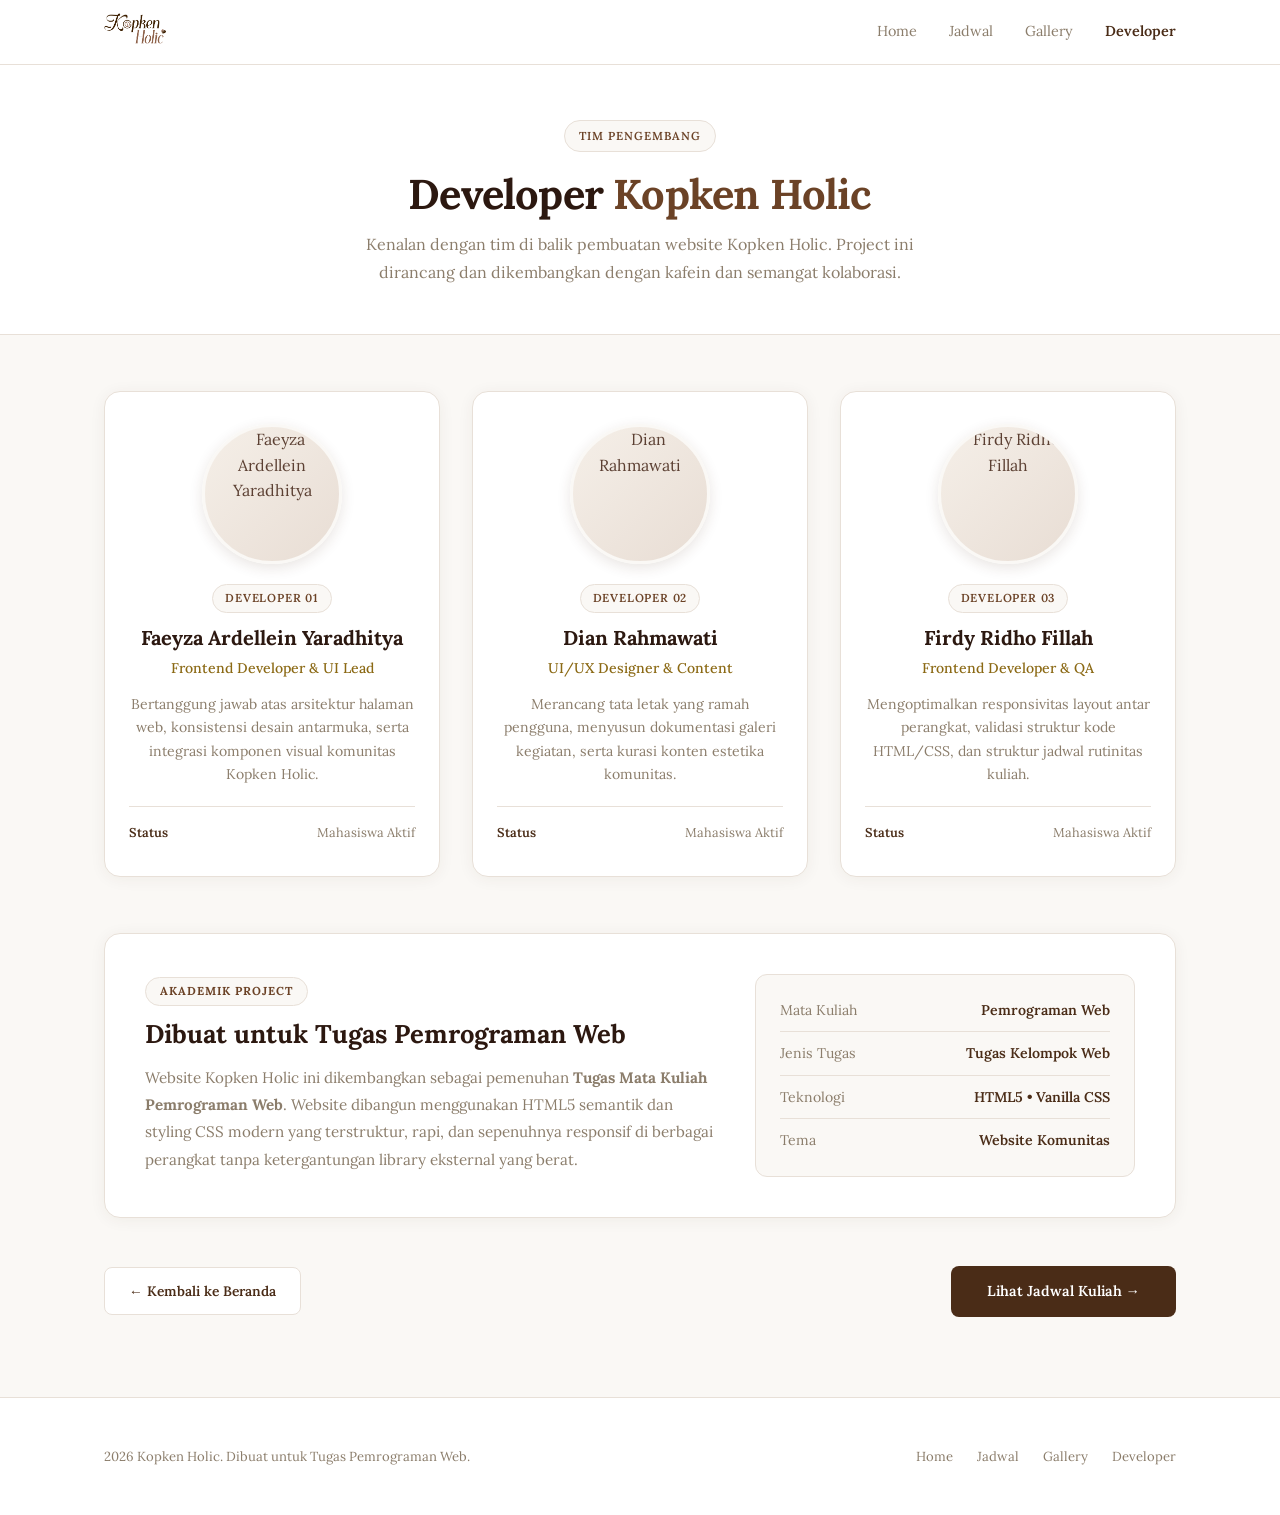
==== pages/developer.html @ 12fc40ed "Developer Page" ====
<!DOCTYPE html>
<html lang="id">

<head>
  <meta charset="UTF-8">
  <meta name="viewport" content="width=device-width, initial-scale=1.0">
  <title>Tim Developer — Kopken Holic</title>
  <meta name="description" content="Profil Tim Pengembang Website Kopken Holic untuk Tugas Pemrograman Web.">
  <link rel="preconnect" href="https://fonts.googleapis.com">
  <link rel="preconnect" href="https://fonts.gstatic.com" crossorigin>
  <link href="https://fonts.googleapis.com/css2?family=Lora:wght@400;500;600;700&display=swap" rel="stylesheet">
  <link rel="stylesheet" href="../css/reset.css">
  <link rel="stylesheet" href="../css/style.css">
  <link rel="stylesheet" href="../css/developer.css">
</head>

<body>

  <!-- Navbar: Home + Jadwal + Gallery + Developer -->
  <nav class="navbar">
    <div class="container">
      <a href="../index.html" class="navbar__logo">
        <img src="../Logo/LogoKopkenHolic.png" alt="Kopken Holic" height="40">
      </a>
      <div class="navbar__links">
        <a href="../index.html">Home</a>
        <a href="jadwal.html">Jadwal</a>
        <a href="gallery.html">Gallery</a>
        <a href="developer.html" class="is-active">Developer</a>
      </div>
    </div>
  </nav>

  <!-- Developer Hero -->
  <header class="dev-hero">
    <div class="container">
      <div class="dev-hero__eyebrow">Tim Pengembang</div>
      <h1 class="dev-hero__title">Developer <em>Kopken Holic</em></h1>
      <p class="dev-hero__subtitle">
        Kenalan dengan tim di balik pembuatan website Kopken Holic. Project ini dirancang dan dikembangkan dengan kafein dan semangat kolaborasi.
      </p>
    </div>
  </header>

  <!-- Developer Content -->
  <main class="dev-section">
    <div class="container">

      <!-- 3 Developer Cards -->
      <div class="dev-grid">

        <!-- Member 1: Faeyza Ardellein Yaradhitya -->
        <article class="dev-card">
          <div class="dev-card__photo-wrapper">
            <!-- GANTI FOTO: Ganti src di bawah ini dengan file foto kamu (misal: src="../assets/faeyza.jpg") -->
            <img src="https://ui-avatars.com/api/?name=Faeyza+Ardellein&background=4A2C17&color=FAF8F5&size=256&bold=true" 
                 alt="Faeyza Ardellein Yaradhitya" 
                 class="dev-card__photo">
          </div>
          <span class="dev-card__badge">Developer 01</span>
          <h2 class="dev-card__name">Faeyza Ardellein Yaradhitya</h2>
          <div class="dev-card__role">Frontend Developer &amp; UI Lead</div>
          <p class="dev-card__desc">
            Bertanggung jawab atas arsitektur halaman web, konsistensi desain antarmuka, serta integrasi komponen visual komunitas Kopken Holic.
          </p>
          <div class="dev-card__meta">
            <span>Status</span>
            <span>Mahasiswa Aktif</span>
          </div>
        </article>

        <!-- Member 2: Dian Rahmawati -->
        <article class="dev-card">
          <div class="dev-card__photo-wrapper">
            <!-- GANTI FOTO: Ganti src di bawah ini dengan file foto kamu (misal: src="../assets/dian.jpg") -->
            <img src="https://ui-avatars.com/api/?name=Dian+Rahmawati&background=6B4226&color=FAF8F5&size=256&bold=true" 
                 alt="Dian Rahmawati" 
                 class="dev-card__photo">
          </div>
          <span class="dev-card__badge">Developer 02</span>
          <h2 class="dev-card__name">Dian Rahmawati</h2>
          <div class="dev-card__role">UI/UX Designer &amp; Content</div>
          <p class="dev-card__desc">
            Merancang tata letak yang ramah pengguna, menyusun dokumentasi galeri kegiatan, serta kurasi konten estetika komunitas.
          </p>
          <div class="dev-card__meta">
            <span>Status</span>
            <span>Mahasiswa Aktif</span>
          </div>
        </article>

        <!-- Member 3: Firdy Ridho Fillah -->
        <article class="dev-card">
          <div class="dev-card__photo-wrapper">
            <!-- GANTI FOTO: Ganti src di bawah ini dengan file foto kamu (misal: src="../assets/firdy.jpg") -->
            <img src="https://ui-avatars.com/api/?name=Firdy+Ridho&background=8B6914&color=FAF8F5&size=256&bold=true" 
                 alt="Firdy Ridho Fillah" 
                 class="dev-card__photo">
          </div>
          <span class="dev-card__badge">Developer 03</span>
          <h2 class="dev-card__name">Firdy Ridho Fillah</h2>
          <div class="dev-card__role">Frontend Developer &amp; QA</div>
          <p class="dev-card__desc">
            Mengoptimalkan responsivitas layout antar perangkat, validasi struktur kode HTML/CSS, dan struktur jadwal rutinitas kuliah.
          </p>
          <div class="dev-card__meta">
            <span>Status</span>
            <span>Mahasiswa Aktif</span>
          </div>
        </article>

      </div>

      <!-- Project Assignment Banner (Tugas Pemrograman Web) -->
      <section class="project-banner">
        <div>
          <span class="project-banner__label">Akademik Project</span>
          <h3 class="project-banner__title">Dibuat untuk Tugas Pemrograman Web</h3>
          <p class="project-banner__desc">
            Website Kopken Holic ini dikembangkan sebagai pemenuhan <strong>Tugas Mata Kuliah Pemrograman Web</strong>. Website dibangun menggunakan HTML5 semantik dan styling CSS modern yang terstruktur, rapi, dan sepenuhnya responsif di berbagai perangkat tanpa ketergantungan library eksternal yang berat.
          </p>
        </div>
        <div class="project-banner__info-box">
          <div class="project-banner__info-item">
            <span class="info-label">Mata Kuliah</span>
            <span class="info-val">Pemrograman Web</span>
          </div>
          <div class="project-banner__info-item">
            <span class="info-label">Jenis Tugas</span>
            <span class="info-val">Tugas Kelompok Web</span>
          </div>
          <div class="project-banner__info-item">
            <span class="info-label">Teknologi</span>
            <span class="info-val">HTML5 &bull; Vanilla CSS</span>
          </div>
          <div class="project-banner__info-item">
            <span class="info-label">Tema</span>
            <span class="info-val">Website Komunitas</span>
          </div>
        </div>
      </section>

      <!-- Action Navigation -->
      <div class="dev-actions">
        <a href="../index.html" class="dev-back-btn">&larr; Kembali ke Beranda</a>
        <a href="jadwal.html" class="hero__cta">Lihat Jadwal Kuliah &rarr;</a>
      </div>

    </div>
  </main>

  <!-- Footer -->
  <footer class="footer">
    <div class="container">
      <div class="footer__inner">
        <div class="footer__text">2026 Kopken Holic. Dibuat untuk Tugas Pemrograman Web.</div>
        <div class="footer__links">
          <a href="../index.html">Home</a>
          <a href="jadwal.html">Jadwal</a>
          <a href="gallery.html">Gallery</a>
          <a href="developer.html">Developer</a>
        </div>
      </div>
    </div>
  </footer>

</body>

</html>
---- css/style.css ----
:root {
  --brown-dark: #4A2C17;
  --brown-medium: #6B4226;
  --brown-light: #D2B48C;
  --brown-accent: #8B6914;
  --cream: #FAF8F5;
  --white: #FFFFFF;
  --text-dark: #2C1810;
  --text-body: #5C4033;
  --text-muted: #8B7D6B;
  --border: #E8E0D8;
  --shadow: 0 2px 16px rgba(74, 44, 23, 0.06);
}

body {
  font-family: "Lora", Georgia, "Times New Roman", serif;
  background-color: var(--cream);
  color: var(--text-body);
}

/* ===== NAVBAR ===== */
.navbar {
  position: fixed;
  top: 0;
  left: 0;
  width: 100%;
  background-color: var(--white);
  border-bottom: 1px solid var(--border);
  z-index: 100;
}

.navbar .container {
  display: flex;
  align-items: center;
  justify-content: space-between;
  height: 64px;
}

.navbar__logo img {
  height: 40px;
  width: auto;
  display: block;
}

.navbar__links {
  display: flex;
  gap: 32px;
}

.navbar__links a {
  font-size: 0.9rem;
  color: var(--text-muted);
  transition: color 0.2s;
}

.navbar__links a:hover,
.navbar__links a.is-active {
  color: var(--brown-dark);
  font-weight: 600;
}

/* ===== CONTAINER ===== */
.container {
  max-width: 1120px;
  margin: 0 auto;
  padding: 0 24px;
}

/* ===== HERO ===== */
.hero {
  padding: 140px 0 90px;
  background-color: var(--white);
  border-bottom: 1px solid var(--border);
}

.hero__container {
  display: grid;
  grid-template-columns: 1.15fr 0.85fr;
  align-items: center;
  gap: 56px;
}

.hero__content {
  text-align: left;
}

.hero__badge {
  display: inline-block;
  padding: 6px 16px;
  font-size: 0.75rem;
  font-weight: 600;
  color: var(--brown-medium);
  background-color: var(--cream);
  border: 1px solid var(--border);
  border-radius: 100px;
  margin-bottom: 20px;
  text-transform: uppercase;
  letter-spacing: 1px;
}

.hero__title {
  font-size: 3rem;
  font-weight: 700;
  color: var(--text-dark);
  line-height: 1.2;
  margin-bottom: 20px;
  letter-spacing: -1px;
}

.hero__title em {
  font-style: normal;
  color: var(--brown-medium);
}

.hero__subtitle {
  font-size: 1.08rem;
  color: var(--text-muted);
  max-width: 520px;
  margin: 0 0 32px 0;
  line-height: 1.75;
}

.hero__actions {
  display: flex;
  align-items: center;
  gap: 16px;
}

.hero__cta {
  display: inline-block;
  padding: 14px 36px;
  font-size: 0.9rem;
  font-weight: 600;
  color: var(--white);
  background-color: var(--brown-dark);
  border-radius: 8px;
  transition: background-color 0.2s;
}

.hero__cta:hover {
  background-color: var(--brown-medium);
}

.hero__visual {
  display: flex;
  align-items: center;
  justify-content: center;
}

.hero__logo {
  width: 100%;
  max-width: 440px;
  height: auto;
  object-fit: contain;
}

/* ===== TENTANG ===== */
.tentang {
  padding: 80px 0;
}

.section-label {
  font-size: 0.75rem;
  font-weight: 600;
  color: var(--brown-medium);
  text-transform: uppercase;
  letter-spacing: 1.5px;
  margin-bottom: 12px;
}

.section-title {
  font-size: 2rem;
  font-weight: 700;
  color: var(--text-dark);
  margin-bottom: 16px;
  letter-spacing: -0.5px;
}

.section-desc {
  font-size: 1rem;
  color: var(--text-muted);
  max-width: 560px;
  line-height: 1.8;
}

.tentang__grid {
  display: grid;
  grid-template-columns: 1fr 1fr;
  gap: 64px;
  align-items: center;
  margin-top: 48px;
}

.tentang__visual {
  background-color: var(--white);
  border: 1px solid var(--border);
  border-radius: 16px;
  padding: 48px;
  text-align: center;
}

.tentang__icon {
  font-size: 3.5rem;
  margin-bottom: 16px;
}

.tentang__visual-text {
  font-size: 0.85rem;
  color: var(--text-muted);
}

/* ===== ALASAN ===== */
.alasan {
  padding: 80px 0;
  background-color: var(--white);
  border-top: 1px solid var(--border);
  border-bottom: 1px solid var(--border);
}

.alasan__grid {
  display: grid;
  grid-template-columns: repeat(3, 1fr);
  gap: 32px;
  margin-top: 48px;
}

.alasan__card {
  background-color: var(--cream);
  border: 1px solid var(--border);
  border-radius: 12px;
  padding: 36px 28px;
}

.alasan__card-number {
  font-size: 0.75rem;
  font-weight: 700;
  color: var(--brown-light);
  margin-bottom: 16px;
}

.alasan__card-title {
  font-size: 1.15rem;
  font-weight: 600;
  color: var(--text-dark);
  margin-bottom: 10px;
}

.alasan__card-desc {
  font-size: 0.9rem;
  color: var(--text-muted);
  line-height: 1.7;
}

/* ===== MENU FAVORIT ===== */
.menu {
  padding: 80px 0;
}

.menu__grid {
  display: grid;
  grid-template-columns: repeat(3, 1fr);
  gap: 24px;
  margin-top: 48px;
}

.menu__card {
  background-color: var(--white);
  border: 1px solid var(--border);
  border-radius: 12px;
  padding: 32px 24px;
  text-align: center;
}

.menu__card-emoji {
  font-size: 2.5rem;
  margin-bottom: 16px;
}

.menu__card-name {
  font-size: 1.05rem;
  font-weight: 600;
  color: var(--text-dark);
  margin-bottom: 6px;
}

.menu__card-price {
  font-size: 0.85rem;
  color: var(--brown-medium);
  font-weight: 500;
}

/* ===== GALERI ===== */
.galeri {
  padding: 80px 0;
  background-color: var(--white);
  border-top: 1px solid var(--border);
  border-bottom: 1px solid var(--border);
}

.galeri__grid {
  display: grid;
  grid-template-columns: repeat(3, 1fr);
  gap: 24px;
  margin-top: 48px;
}

.galeri__item {
  background-color: var(--cream);
  border: 1px solid var(--border);
  border-radius: 12px;
  padding: 40px 24px;
  text-align: center;
}

.galeri__item-icon {
  font-size: 2.5rem;
  margin-bottom: 14px;
}

.galeri__item-title {
  font-size: 0.95rem;
  font-weight: 600;
  color: var(--text-dark);
  margin-bottom: 6px;
}

.galeri__item-desc {
  font-size: 0.82rem;
  color: var(--text-muted);
}

.galeri__cta {
  text-align: center;
  margin-top: 32px;
}

.galeri__cta-btn {
  background-color: var(--white);
  color: var(--brown-dark);
  border: 1px solid var(--border);
}

/* ===== CTA BANNER ===== */
.cta-banner {
  padding: 80px 0;
  text-align: center;
}

.cta-banner__inner {
  background-color: var(--brown-dark);
  border-radius: 16px;
  padding: 64px 40px;
}

.cta-banner__title {
  font-size: 1.8rem;
  font-weight: 700;
  color: var(--white);
  margin-bottom: 12px;
}

.cta-banner__desc {
  font-size: 1rem;
  color: var(--brown-light);
  margin-bottom: 28px;
}

.cta-banner__btn {
  display: inline-block;
  padding: 14px 36px;
  font-size: 0.9rem;
  font-weight: 600;
  color: var(--brown-dark);
  background-color: var(--white);
  border-radius: 8px;
  transition: background-color 0.2s;
}

.cta-banner__btn:hover {
  background-color: var(--cream);
}

/* ===== FOOTER ===== */
.footer {
  padding: 48px 0;
  border-top: 1px solid var(--border);
  background-color: var(--white);
}

.footer__inner {
  display: flex;
  justify-content: space-between;
  align-items: center;
}

.footer__text {
  font-size: 0.82rem;
  color: var(--text-muted);
}

.footer__links {
  display: flex;
  gap: 24px;
}

.footer__links a {
  font-size: 0.82rem;
  color: var(--text-muted);
}

.footer__links a:hover {
  color: var(--brown-dark);
}

/* ===== RESPONSIVE ===== */
@media (max-width: 992px) {
  .hero__container {
    gap: 36px;
  }

  .hero__title {
    font-size: 2.5rem;
  }

  .hero__logo {
    max-width: 350px;
  }
}

@media (max-width: 768px) {
  .hero {
    padding: 100px 0 60px;
  }

  .hero__container {
    grid-template-columns: 1fr;
    gap: 36px;
    text-align: center;
  }

  .hero__content {
    text-align: center;
  }

  .hero__title {
    font-size: 2.1rem;
  }

  .hero__subtitle {
    margin: 0 auto 28px;
  }

  .hero__actions {
    justify-content: center;
  }

  .hero__logo {
    max-width: 260px;
  }

  .header__nav {
    gap: 20px;
  }

  .tentang__grid {
    grid-template-columns: 1fr;
    gap: 40px;
  }

  .alasan__grid,
  .menu__grid,
  .galeri__grid {
    grid-template-columns: 1fr;
  }

  .footer__inner {
    flex-direction: column;
    gap: 16px;
    text-align: center;
  }

  .cta-banner__inner {
    padding: 48px 24px;
  }
}
---- css/developer.css ----
/* ===== DEVELOPER PAGE — Harmonis dengan style.css ===== */

.dev-hero {
  padding: 120px 0 48px;
  text-align: center;
  background-color: var(--white);
  border-bottom: 1px solid var(--border);
}

.dev-hero__eyebrow {
  display: inline-block;
  padding: 6px 14px;
  font-size: 0.72rem;
  font-weight: 600;
  color: var(--brown-medium);
  background-color: var(--cream);
  border: 1px solid var(--border);
  border-radius: 100px;
  text-transform: uppercase;
  letter-spacing: 1px;
  margin-bottom: 18px;
}

.dev-hero__title {
  font-size: 2.6rem;
  font-weight: 700;
  color: var(--text-dark);
  letter-spacing: -0.8px;
  line-height: 1.15;
  margin-bottom: 12px;
}

.dev-hero__title em {
  font-style: normal;
  color: var(--brown-medium);
}

.dev-hero__subtitle {
  font-size: 1rem;
  color: var(--text-muted);
  max-width: 600px;
  margin: 0 auto;
  line-height: 1.75;
}

/* Section */
.dev-section {
  padding: 56px 0 80px;
}

/* Developer Grid */
.dev-grid {
  display: grid;
  grid-template-columns: repeat(3, 1fr);
  gap: 32px;
  margin-bottom: 56px;
}

.dev-card {
  background-color: var(--white);
  border: 1px solid var(--border);
  border-radius: 16px;
  padding: 32px 24px;
  text-align: center;
  box-shadow: var(--shadow);
  transition: transform 0.25s ease, box-shadow 0.25s ease, border-color 0.25s ease;
  display: flex;
  flex-direction: column;
  align-items: center;
}

.dev-card:hover {
  transform: translateY(-4px);
  box-shadow: 0 8px 24px rgba(74, 44, 23, 0.1);
  border-color: #D8CCC0;
}

/* Photo Wrapper */
.dev-card__photo-wrapper {
  width: 140px;
  height: 140px;
  border-radius: 50%;
  overflow: hidden;
  margin-bottom: 20px;
  border: 3px solid var(--cream);
  box-shadow: 0 4px 14px rgba(74, 44, 23, 0.12);
  background: linear-gradient(135deg, #F5EFE8 0%, #E8DDD4 100%);
  display: flex;
  align-items: center;
  justify-content: center;
  position: relative;
}

.dev-card__photo {
  width: 100%;
  height: 100%;
  object-fit: cover;
  display: block;
  transition: transform 0.35s ease;
}

.dev-card:hover .dev-card__photo {
  transform: scale(1.05);
}

/* Placeholder Avatar with Initials */
.dev-card__initials {
  font-size: 2.2rem;
  font-weight: 700;
  color: var(--brown-medium);
  letter-spacing: 1px;
}

.dev-card__badge {
  display: inline-block;
  padding: 4px 12px;
  font-size: 0.72rem;
  font-weight: 600;
  color: var(--brown-medium);
  background-color: var(--cream);
  border: 1px solid var(--border);
  border-radius: 100px;
  margin-bottom: 12px;
  text-transform: uppercase;
  letter-spacing: 0.8px;
}

.dev-card__name {
  font-size: 1.25rem;
  font-weight: 700;
  color: var(--text-dark);
  margin-bottom: 6px;
  line-height: 1.3;
}

.dev-card__role {
  font-size: 0.88rem;
  font-weight: 500;
  color: var(--brown-accent);
  margin-bottom: 14px;
}

.dev-card__desc {
  font-size: 0.88rem;
  color: var(--text-muted);
  line-height: 1.65;
  margin-bottom: 20px;
  flex-grow: 1;
}

.dev-card__meta {
  width: 100%;
  padding-top: 16px;
  border-top: 1px solid var(--border);
  font-size: 0.8rem;
  color: var(--text-muted);
  display: flex;
  justify-content: space-between;
  align-items: center;
}

.dev-card__meta span:first-child {
  font-weight: 600;
  color: var(--brown-dark);
}

/* Project Assignment Banner */
.project-banner {
  background-color: var(--white);
  border: 1px solid var(--border);
  border-radius: 16px;
  padding: 40px;
  box-shadow: var(--shadow);
  margin-bottom: 48px;
  display: grid;
  grid-template-columns: 1.2fr 0.8fr;
  gap: 40px;
  align-items: center;
}

.project-banner__label {
  display: inline-block;
  font-size: 0.72rem;
  font-weight: 700;
  color: var(--brown-medium);
  background-color: var(--cream);
  border: 1px solid var(--border);
  border-radius: 100px;
  padding: 4px 14px;
  text-transform: uppercase;
  letter-spacing: 1px;
  margin-bottom: 12px;
}

.project-banner__title {
  font-size: 1.6rem;
  font-weight: 700;
  color: var(--text-dark);
  margin-bottom: 14px;
  line-height: 1.25;
}

.project-banner__desc {
  font-size: 0.95rem;
  color: var(--text-muted);
  line-height: 1.8;
}

.project-banner__info-box {
  background-color: var(--cream);
  border: 1px solid var(--border);
  border-radius: 12px;
  padding: 24px;
}

.project-banner__info-item {
  display: flex;
  justify-content: space-between;
  padding: 10px 0;
  border-bottom: 1px solid var(--border);
  font-size: 0.88rem;
}

.project-banner__info-item:last-child {
  border-bottom: none;
  padding-bottom: 0;
}

.project-banner__info-item:first-child {
  padding-top: 0;
}

.project-banner__info-item .info-label {
  color: var(--text-muted);
}

.project-banner__info-item .info-val {
  font-weight: 600;
  color: var(--brown-dark);
  text-align: right;
}

/* Actions Row */
.dev-actions {
  display: flex;
  justify-content: space-between;
  align-items: center;
  flex-wrap: wrap;
  gap: 16px;
}

.dev-back-btn {
  display: inline-block;
  font-size: 0.86rem;
  font-weight: 600;
  color: var(--brown-dark);
  background-color: var(--white);
  border: 1px solid var(--border);
  padding: 12px 24px;
  border-radius: 8px;
  transition: background-color 0.2s;
}

.dev-back-btn:hover {
  background-color: var(--cream);
}

/* Responsive */
@media (max-width: 992px) {
  .dev-grid {
    grid-template-columns: 1fr;
    gap: 24px;
  }

  .project-banner {
    grid-template-columns: 1fr;
    gap: 28px;
    padding: 32px 24px;
  }
}

@media (max-width: 768px) {
  .dev-hero {
    padding: 100px 0 36px;
  }

  .dev-hero__title {
    font-size: 2.1rem;
  }

  .dev-actions {
    flex-direction: column;
    align-items: stretch;
    text-align: center;
  }

  .dev-actions a {
    text-align: center;
  }
}
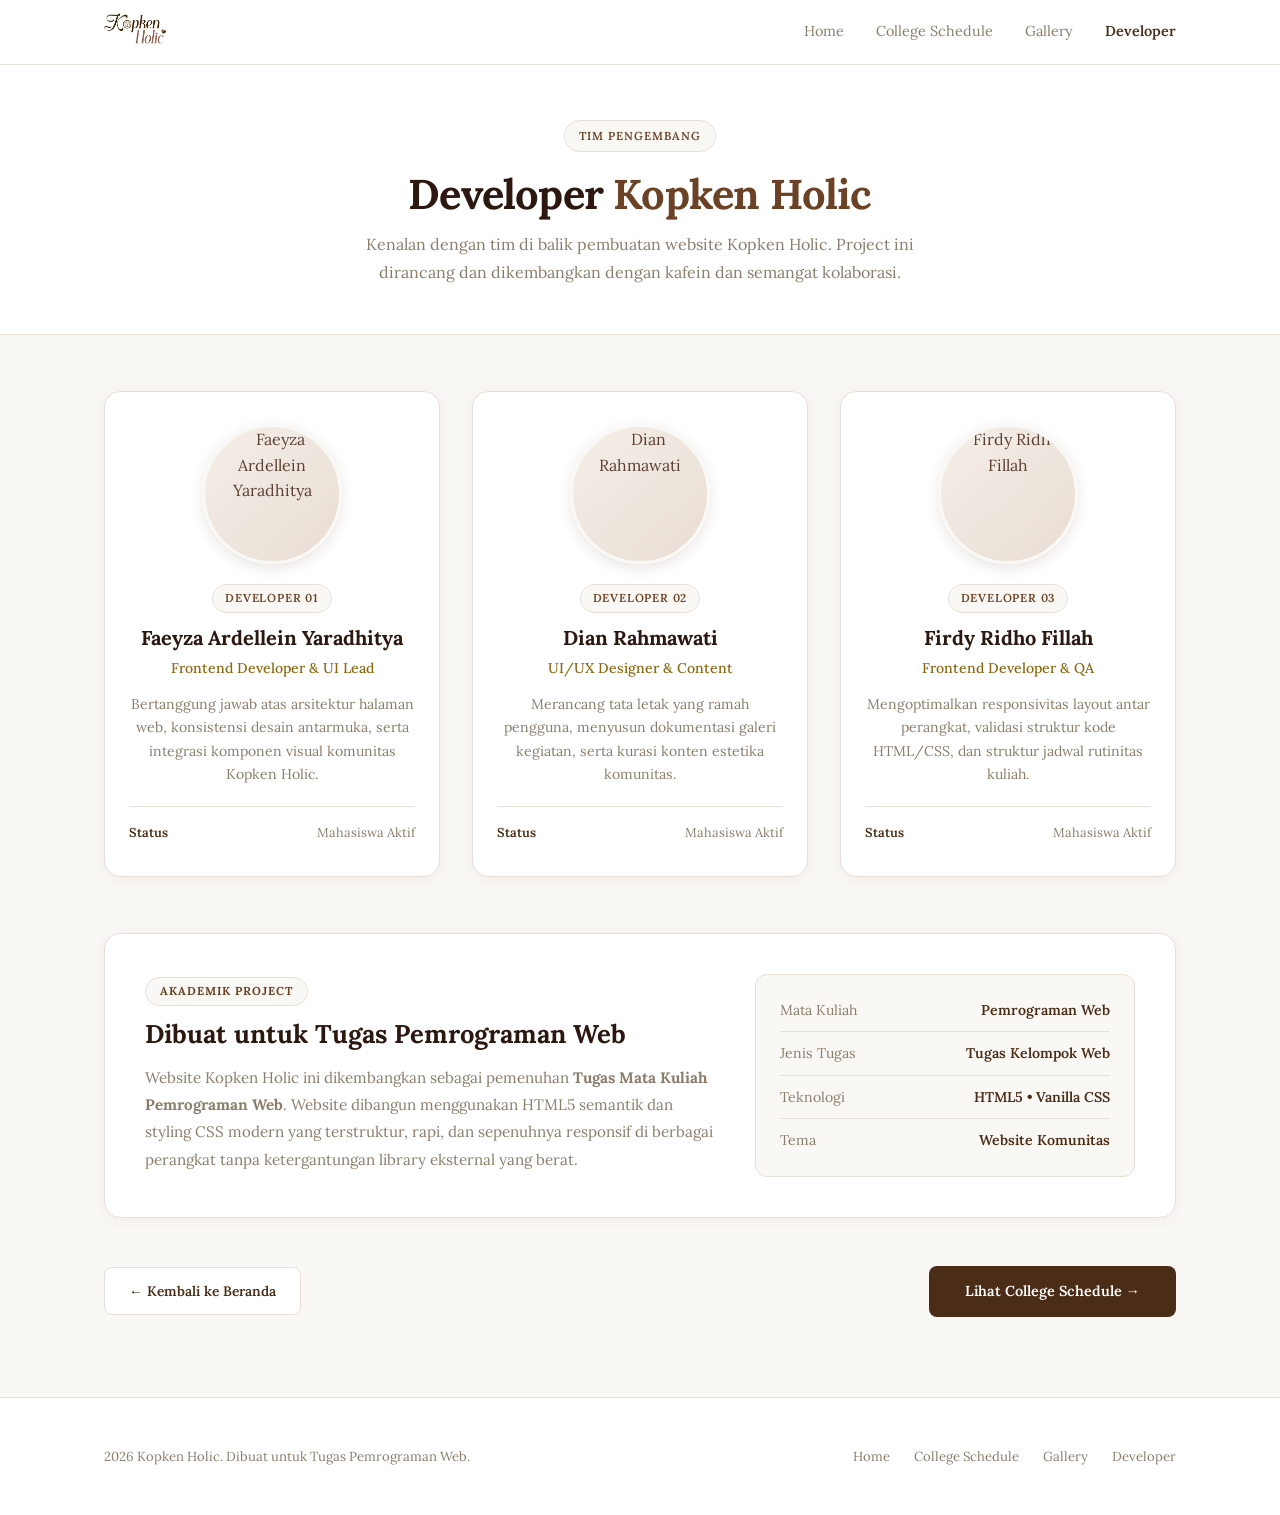
==== commit 40d6994f: "finish" ====
--- a/pages/developer.html
+++ b/pages/developer.html
@@ -24,7 +24,7 @@
       </a>
       <div class="navbar__links">
         <a href="../index.html">Home</a>
-        <a href="jadwal.html">Jadwal</a>
+        <a href="jadwal.html">College Schedule</a>
         <a href="gallery.html">Gallery</a>
         <a href="developer.html" class="is-active">Developer</a>
       </div>
@@ -143,7 +143,7 @@
       <!-- Action Navigation -->
       <div class="dev-actions">
         <a href="../index.html" class="dev-back-btn">&larr; Kembali ke Beranda</a>
-        <a href="jadwal.html" class="hero__cta">Lihat Jadwal Kuliah &rarr;</a>
+        <a href="jadwal.html" class="hero__cta">Lihat College Schedule &rarr;</a>
       </div>
 
     </div>
@@ -156,7 +156,7 @@
         <div class="footer__text">2026 Kopken Holic. Dibuat untuk Tugas Pemrograman Web.</div>
         <div class="footer__links">
           <a href="../index.html">Home</a>
-          <a href="jadwal.html">Jadwal</a>
+          <a href="jadwal.html">College Schedule</a>
           <a href="gallery.html">Gallery</a>
           <a href="developer.html">Developer</a>
         </div>
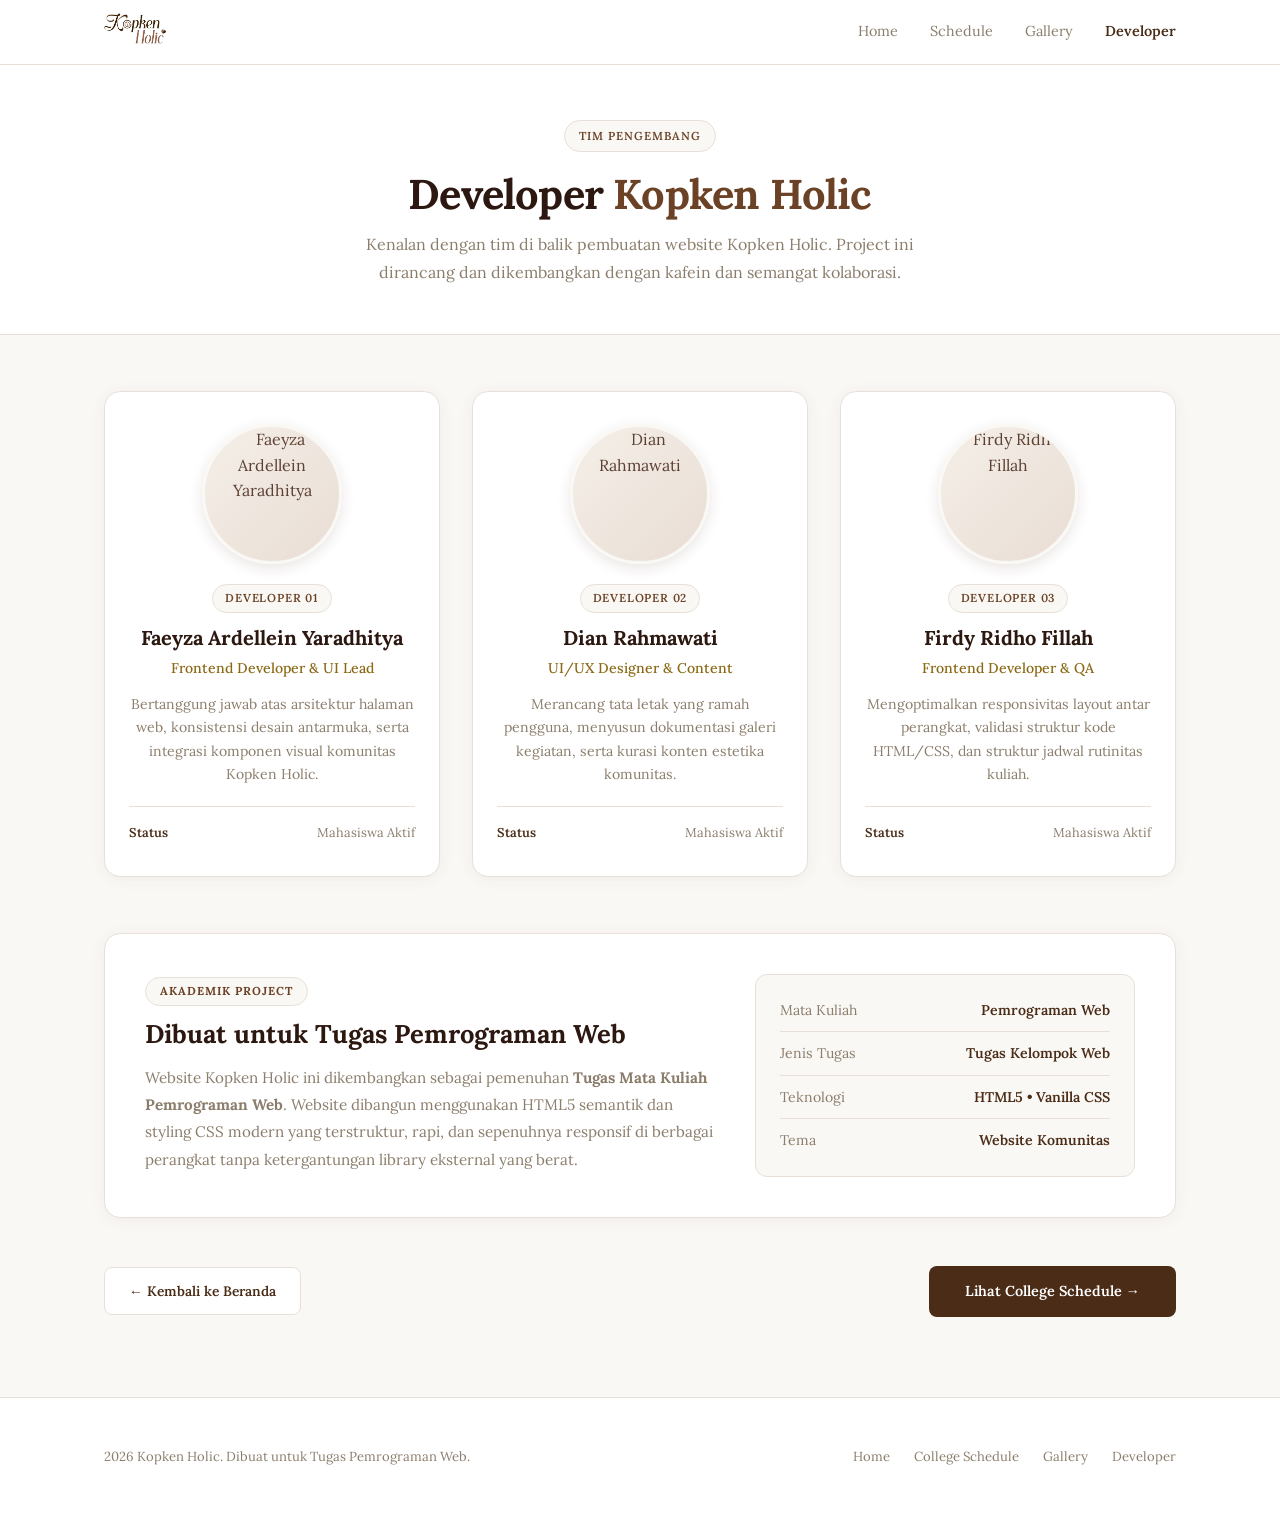
==== commit f534140c: "Penambahan humbergem menu serta responsifitas jadwal" ====
--- a/pages/developer.html
+++ b/pages/developer.html
@@ -24,12 +24,75 @@
       </a>
       <div class="navbar__links">
         <a href="../index.html">Home</a>
-        <a href="jadwal.html">College Schedule</a>
+        <a href="jadwal.html">Schedule</a>
         <a href="gallery.html">Gallery</a>
         <a href="developer.html" class="is-active">Developer</a>
       </div>
+      <!-- Hamburger Toggle Button -->
+      <button class="navbar__hamburger" id="navToggle" aria-label="Buka Menu" aria-expanded="false">
+        <span class="hamburger-line"></span>
+        <span class="hamburger-line"></span>
+        <span class="hamburger-line"></span>
+      </button>
     </div>
   </nav>
+
+  <!-- Fullscreen Mobile Menu Overlay -->
+  <div class="mobile-menu" id="mobileMenu" aria-hidden="true">
+    <div class="mobile-menu__header">
+      <a href="../index.html" class="mobile-menu__logo">
+        <img src="../Logo/LogoKopkenHolic.png" alt="Kopken Holic" height="38">
+      </a>
+      <button class="mobile-menu__close" id="menuCloseBtn" aria-label="Tutup Menu">
+        <span>&times;</span>
+      </button>
+    </div>
+    <div class="mobile-menu__body">
+      <span class="mobile-menu__eyebrow">Navigasi Komunitas</span>
+      <ul class="mobile-menu__links">
+        <li class="mobile-menu__item">
+          <a href="../index.html" class="mobile-menu__link">
+            <span class="mobile-menu__link-left">
+              <span class="mobile-menu__num">01</span>
+              <span>Home</span>
+            </span>
+            <span class="mobile-menu__arrow">&rarr;</span>
+          </a>
+        </li>
+        <li class="mobile-menu__item">
+          <a href="jadwal.html" class="mobile-menu__link">
+            <span class="mobile-menu__link-left">
+              <span class="mobile-menu__num">02</span>
+              <span>Schedule</span>
+            </span>
+            <span class="mobile-menu__arrow">&rarr;</span>
+          </a>
+        </li>
+        <li class="mobile-menu__item">
+          <a href="gallery.html" class="mobile-menu__link">
+            <span class="mobile-menu__link-left">
+              <span class="mobile-menu__num">03</span>
+              <span>Gallery</span>
+            </span>
+            <span class="mobile-menu__arrow">&rarr;</span>
+          </a>
+        </li>
+        <li class="mobile-menu__item">
+          <a href="developer.html" class="mobile-menu__link is-active">
+            <span class="mobile-menu__link-left">
+              <span class="mobile-menu__num">04</span>
+              <span>Developer</span>
+            </span>
+            <span class="mobile-menu__arrow">&rarr;</span>
+          </a>
+        </li>
+      </ul>
+    </div>
+    <div class="mobile-menu__footer">
+      <p class="mobile-menu__quote">&ldquo;Ngopi, Belajar, Nugas. Ulangi Setiap Hari.&rdquo;</p>
+      <span class="mobile-menu__copyright">&copy; 2026 Kopken Holic. All rights reserved.</span>
+    </div>
+  </div>
 
   <!-- Developer Hero -->
   <header class="dev-hero">
@@ -37,7 +100,8 @@
       <div class="dev-hero__eyebrow">Tim Pengembang</div>
       <h1 class="dev-hero__title">Developer <em>Kopken Holic</em></h1>
       <p class="dev-hero__subtitle">
-        Kenalan dengan tim di balik pembuatan website Kopken Holic. Project ini dirancang dan dikembangkan dengan kafein dan semangat kolaborasi.
+        Kenalan dengan tim di balik pembuatan website Kopken Holic. Project ini dirancang dan dikembangkan dengan kafein
+        dan semangat kolaborasi.
       </p>
     </div>
   </header>
@@ -53,15 +117,16 @@
         <article class="dev-card">
           <div class="dev-card__photo-wrapper">
             <!-- GANTI FOTO: Ganti src di bawah ini dengan file foto kamu (misal: src="../assets/faeyza.jpg") -->
-            <img src="https://ui-avatars.com/api/?name=Faeyza+Ardellein&background=4A2C17&color=FAF8F5&size=256&bold=true" 
-                 alt="Faeyza Ardellein Yaradhitya" 
-                 class="dev-card__photo">
+            <img
+              src="https://ui-avatars.com/api/?name=Faeyza+Ardellein&background=4A2C17&color=FAF8F5&size=256&bold=true"
+              alt="Faeyza Ardellein Yaradhitya" class="dev-card__photo">
           </div>
           <span class="dev-card__badge">Developer 01</span>
           <h2 class="dev-card__name">Faeyza Ardellein Yaradhitya</h2>
           <div class="dev-card__role">Frontend Developer &amp; UI Lead</div>
           <p class="dev-card__desc">
-            Bertanggung jawab atas arsitektur halaman web, konsistensi desain antarmuka, serta integrasi komponen visual komunitas Kopken Holic.
+            Bertanggung jawab atas arsitektur halaman web, konsistensi desain antarmuka, serta integrasi komponen visual
+            komunitas Kopken Holic.
           </p>
           <div class="dev-card__meta">
             <span>Status</span>
@@ -73,15 +138,15 @@
         <article class="dev-card">
           <div class="dev-card__photo-wrapper">
             <!-- GANTI FOTO: Ganti src di bawah ini dengan file foto kamu (misal: src="../assets/dian.jpg") -->
-            <img src="https://ui-avatars.com/api/?name=Dian+Rahmawati&background=6B4226&color=FAF8F5&size=256&bold=true" 
-                 alt="Dian Rahmawati" 
-                 class="dev-card__photo">
+            <img src="https://ui-avatars.com/api/?name=Dian+Rahmawati&background=6B4226&color=FAF8F5&size=256&bold=true"
+              alt="Dian Rahmawati" class="dev-card__photo">
           </div>
           <span class="dev-card__badge">Developer 02</span>
           <h2 class="dev-card__name">Dian Rahmawati</h2>
           <div class="dev-card__role">UI/UX Designer &amp; Content</div>
           <p class="dev-card__desc">
-            Merancang tata letak yang ramah pengguna, menyusun dokumentasi galeri kegiatan, serta kurasi konten estetika komunitas.
+            Merancang tata letak yang ramah pengguna, menyusun dokumentasi galeri kegiatan, serta kurasi konten estetika
+            komunitas.
           </p>
           <div class="dev-card__meta">
             <span>Status</span>
@@ -93,15 +158,15 @@
         <article class="dev-card">
           <div class="dev-card__photo-wrapper">
             <!-- GANTI FOTO: Ganti src di bawah ini dengan file foto kamu (misal: src="../assets/firdy.jpg") -->
-            <img src="https://ui-avatars.com/api/?name=Firdy+Ridho&background=8B6914&color=FAF8F5&size=256&bold=true" 
-                 alt="Firdy Ridho Fillah" 
-                 class="dev-card__photo">
+            <img src="https://ui-avatars.com/api/?name=Firdy+Ridho&background=8B6914&color=FAF8F5&size=256&bold=true"
+              alt="Firdy Ridho Fillah" class="dev-card__photo">
           </div>
           <span class="dev-card__badge">Developer 03</span>
           <h2 class="dev-card__name">Firdy Ridho Fillah</h2>
           <div class="dev-card__role">Frontend Developer &amp; QA</div>
           <p class="dev-card__desc">
-            Mengoptimalkan responsivitas layout antar perangkat, validasi struktur kode HTML/CSS, dan struktur jadwal rutinitas kuliah.
+            Mengoptimalkan responsivitas layout antar perangkat, validasi struktur kode HTML/CSS, dan struktur jadwal
+            rutinitas kuliah.
           </p>
           <div class="dev-card__meta">
             <span>Status</span>
@@ -117,7 +182,9 @@
           <span class="project-banner__label">Akademik Project</span>
           <h3 class="project-banner__title">Dibuat untuk Tugas Pemrograman Web</h3>
           <p class="project-banner__desc">
-            Website Kopken Holic ini dikembangkan sebagai pemenuhan <strong>Tugas Mata Kuliah Pemrograman Web</strong>. Website dibangun menggunakan HTML5 semantik dan styling CSS modern yang terstruktur, rapi, dan sepenuhnya responsif di berbagai perangkat tanpa ketergantungan library eksternal yang berat.
+            Website Kopken Holic ini dikembangkan sebagai pemenuhan <strong>Tugas Mata Kuliah Pemrograman Web</strong>.
+            Website dibangun menggunakan HTML5 semantik dan styling CSS modern yang terstruktur, rapi, dan sepenuhnya
+            responsif di berbagai perangkat tanpa ketergantungan library eksternal yang berat.
           </p>
         </div>
         <div class="project-banner__info-box">
@@ -164,6 +231,7 @@
     </div>
   </footer>
 
+  <script src="../js/navbar.js"></script>
 </body>
 
-</html>
+</html>
--- a/css/style.css
+++ b/css/style.css
@@ -59,6 +59,240 @@
   font-weight: 600;
 }
 
+/* ===== HAMBURGER BUTTON ===== */
+.navbar__hamburger {
+  display: none;
+  flex-direction: column;
+  justify-content: center;
+  align-items: center;
+  gap: 5px;
+  width: 42px;
+  height: 42px;
+  background-color: var(--cream);
+  border: 1px solid var(--border);
+  border-radius: 10px;
+  cursor: pointer;
+  padding: 0;
+  transition: all 0.25s ease;
+  z-index: 1002;
+}
+
+.navbar__hamburger:hover {
+  background-color: #f2e9de;
+  border-color: var(--brown-light);
+}
+
+.hamburger-line {
+  display: block;
+  width: 20px;
+  height: 2px;
+  background-color: var(--brown-dark);
+  border-radius: 2px;
+  transition: transform 0.3s cubic-bezier(0.16, 1, 0.3, 1), opacity 0.2s ease;
+}
+
+.navbar__hamburger.is-active .hamburger-line:nth-child(1) {
+  transform: translateY(7px) rotate(45deg);
+}
+
+.navbar__hamburger.is-active .hamburger-line:nth-child(2) {
+  opacity: 0;
+}
+
+.navbar__hamburger.is-active .hamburger-line:nth-child(3) {
+  transform: translateY(-7px) rotate(-45deg);
+}
+
+/* ===== FULLSCREEN MOBILE MENU ===== */
+body.nav-open {
+  overflow: hidden !important;
+  touch-action: none;
+}
+
+.mobile-menu {
+  position: fixed;
+  top: 0;
+  left: 0;
+  width: 100%;
+  height: 100vh;
+  height: 100dvh;
+  background: radial-gradient(circle at 85% 15%, #FFFFFF 0%, #FAF6F0 50%, #F4ECE0 100%);
+  z-index: 1000;
+  display: flex;
+  flex-direction: column;
+  justify-content: space-between;
+  padding: 20px 24px 32px;
+  opacity: 0;
+  visibility: hidden;
+  pointer-events: none;
+  transform: scale(0.98) translateY(-8px);
+  transition: opacity 0.35s cubic-bezier(0.16, 1, 0.3, 1), 
+              transform 0.35s cubic-bezier(0.16, 1, 0.3, 1), 
+              visibility 0.35s ease;
+  overflow-y: auto;
+  box-sizing: border-box;
+}
+
+.mobile-menu.is-active {
+  opacity: 1;
+  visibility: visible;
+  pointer-events: auto;
+  transform: scale(1) translateY(0);
+}
+
+.mobile-menu__header {
+  display: flex;
+  justify-content: space-between;
+  align-items: center;
+  padding-bottom: 18px;
+  border-bottom: 1px solid var(--border);
+}
+
+.mobile-menu__logo img {
+  height: 38px;
+  width: auto;
+  display: block;
+}
+
+.mobile-menu__close {
+  width: 40px;
+  height: 40px;
+  border-radius: 50%;
+  border: 1px solid var(--border);
+  background: var(--white);
+  color: var(--brown-dark);
+  font-size: 1.5rem;
+  display: flex;
+  align-items: center;
+  justify-content: center;
+  cursor: pointer;
+  line-height: 1;
+  transition: all 0.25s ease;
+  box-shadow: 0 2px 8px rgba(74, 44, 23, 0.05);
+}
+
+.mobile-menu__close:hover {
+  background: var(--cream);
+  transform: rotate(90deg);
+}
+
+.mobile-menu__body {
+  padding: 30px 0;
+  display: flex;
+  flex-direction: column;
+  justify-content: center;
+}
+
+.mobile-menu__eyebrow {
+  display: inline-block;
+  font-size: 0.72rem;
+  font-weight: 700;
+  letter-spacing: 2px;
+  text-transform: uppercase;
+  color: var(--brown-accent);
+  margin-bottom: 20px;
+}
+
+.mobile-menu__links {
+  list-style: none;
+  padding: 0;
+  margin: 0;
+  display: flex;
+  flex-direction: column;
+  gap: 12px;
+}
+
+.mobile-menu__item {
+  transform: translateY(20px);
+  opacity: 0;
+  transition: transform 0.4s cubic-bezier(0.16, 1, 0.3, 1), opacity 0.4s ease;
+}
+
+.mobile-menu.is-active .mobile-menu__item {
+  transform: translateY(0);
+  opacity: 1;
+}
+
+.mobile-menu.is-active .mobile-menu__item:nth-child(1) { transition-delay: 0.06s; }
+.mobile-menu.is-active .mobile-menu__item:nth-child(2) { transition-delay: 0.12s; }
+.mobile-menu.is-active .mobile-menu__item:nth-child(3) { transition-delay: 0.18s; }
+.mobile-menu.is-active .mobile-menu__item:nth-child(4) { transition-delay: 0.24s; }
+
+.mobile-menu__link {
+  display: flex;
+  align-items: center;
+  justify-content: space-between;
+  padding: 15px 20px;
+  border-radius: 14px;
+  font-size: 1.25rem;
+  font-weight: 600;
+  color: var(--text-dark);
+  text-decoration: none;
+  background-color: rgba(255, 255, 255, 0.75);
+  border: 1px solid rgba(232, 224, 216, 0.85);
+  box-shadow: 0 2px 10px rgba(74, 44, 23, 0.03);
+  transition: all 0.25s ease;
+}
+
+.mobile-menu__link-left {
+  display: flex;
+  align-items: center;
+  gap: 16px;
+}
+
+.mobile-menu__num {
+  font-size: 0.75rem;
+  font-weight: 700;
+  color: var(--brown-accent);
+  letter-spacing: 0.5px;
+}
+
+.mobile-menu__arrow {
+  font-size: 1.1rem;
+  color: var(--brown-light);
+  transition: transform 0.25s ease, color 0.25s ease;
+}
+
+.mobile-menu__link:hover,
+.mobile-menu__link.is-active {
+  background-color: var(--white);
+  color: var(--brown-dark);
+  border-color: var(--brown-light);
+  transform: translateX(4px);
+  box-shadow: 0 4px 18px rgba(74, 44, 23, 0.09);
+}
+
+.mobile-menu__link.is-active {
+  border-left: 5px solid var(--brown-medium);
+  font-weight: 700;
+}
+
+.mobile-menu__link:hover .mobile-menu__arrow,
+.mobile-menu__link.is-active .mobile-menu__arrow {
+  color: var(--brown-medium);
+  transform: translateX(4px);
+}
+
+.mobile-menu__footer {
+  padding-top: 20px;
+  border-top: 1px solid var(--border);
+  display: flex;
+  flex-direction: column;
+  gap: 8px;
+}
+
+.mobile-menu__quote {
+  font-size: 0.85rem;
+  color: var(--brown-medium);
+  font-style: italic;
+  line-height: 1.45;
+}
+
+.mobile-menu__copyright {
+  font-size: 0.75rem;
+  color: var(--text-muted);
+}
+
 /* ===== CONTAINER ===== */
 .container {
   max-width: 1120px;
@@ -428,6 +662,14 @@
 }
 
 @media (max-width: 768px) {
+  .navbar__links {
+    display: none !important;
+  }
+
+  .navbar__hamburger {
+    display: flex !important;
+  }
+
   .hero {
     padding: 100px 0 60px;
   }
